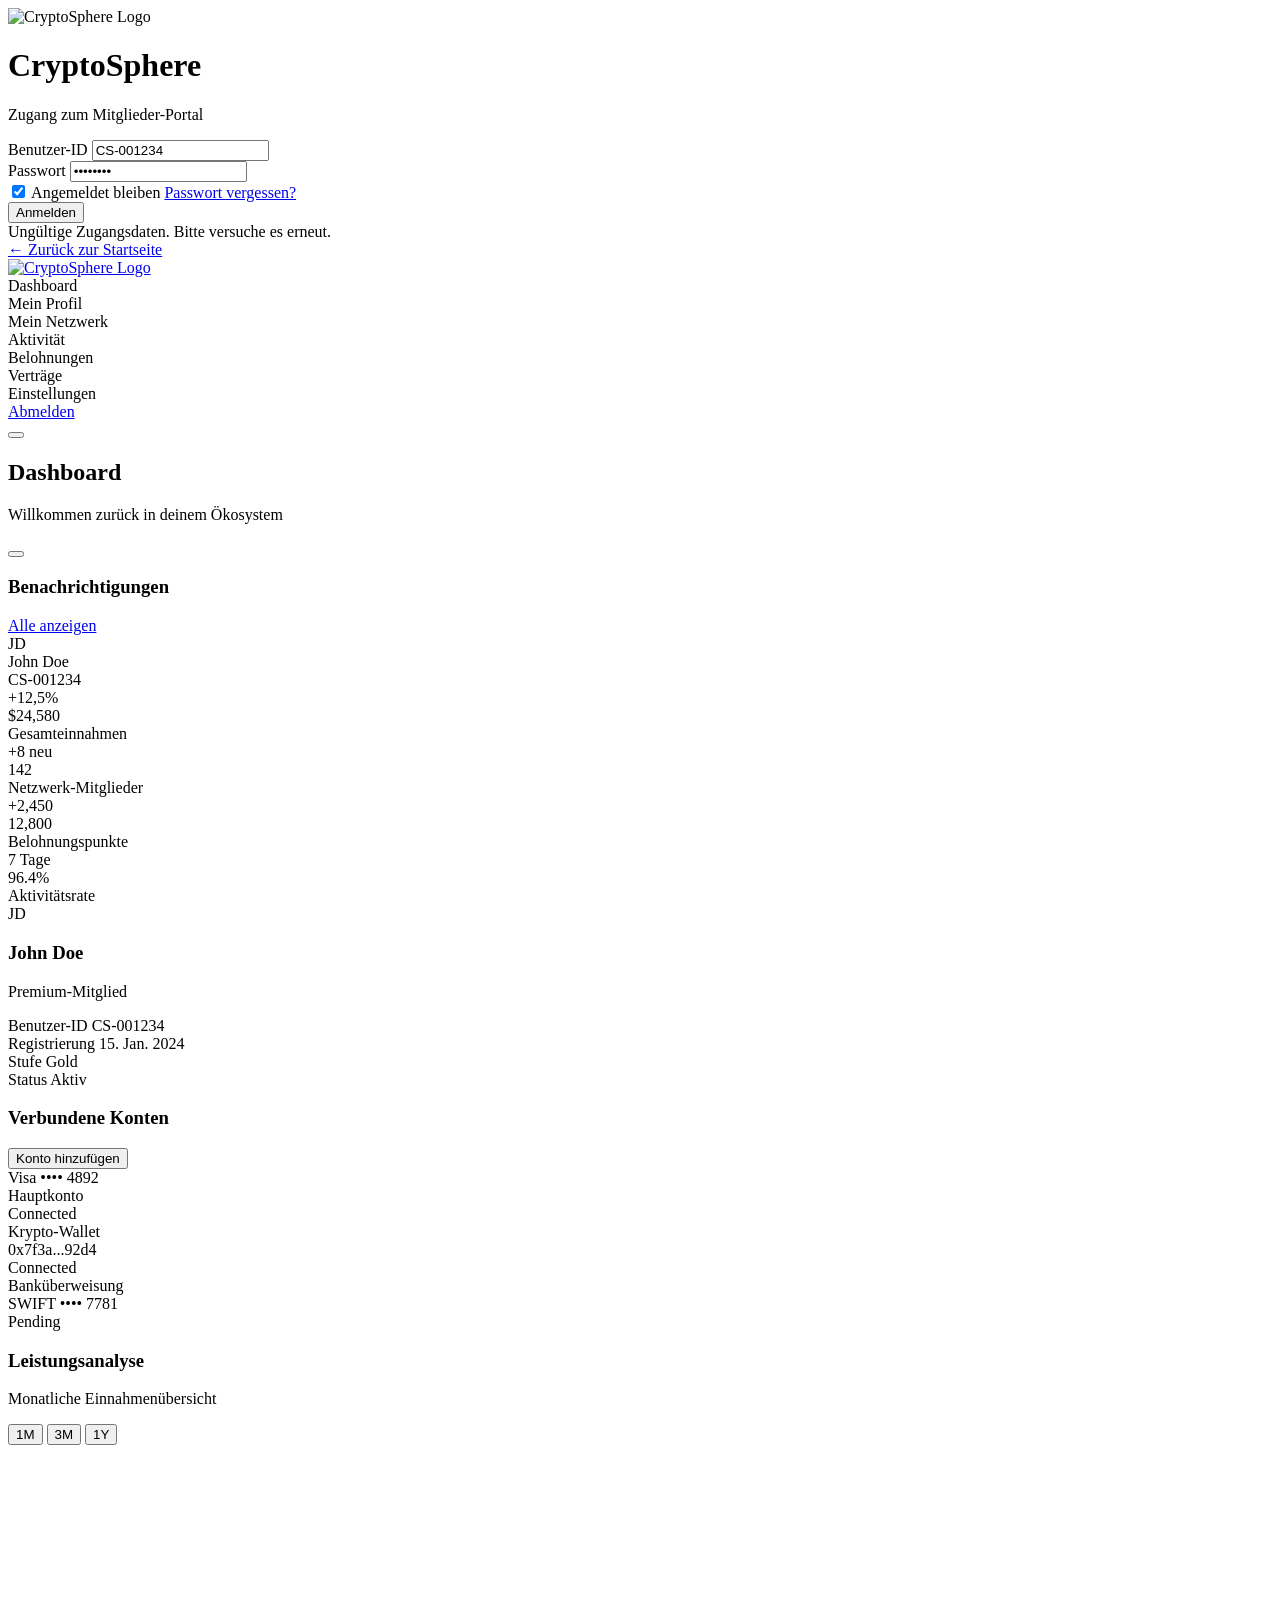
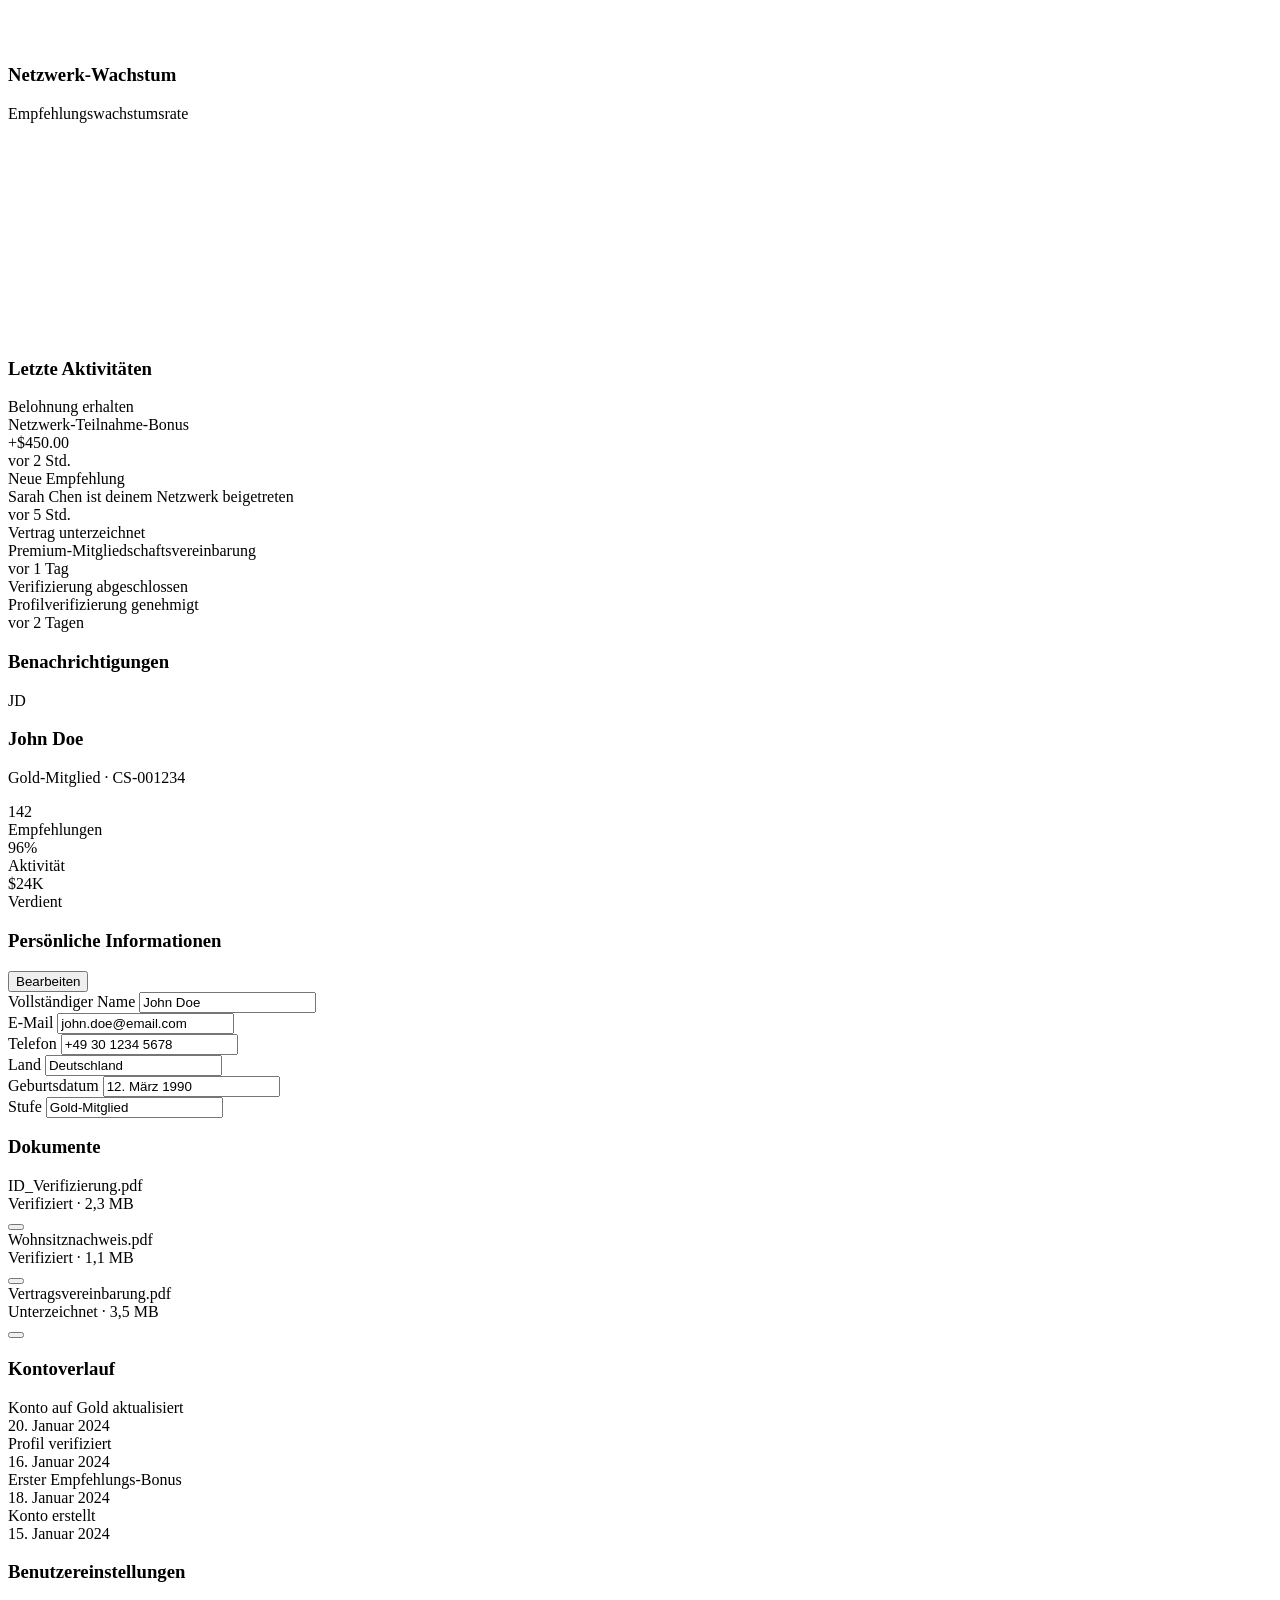
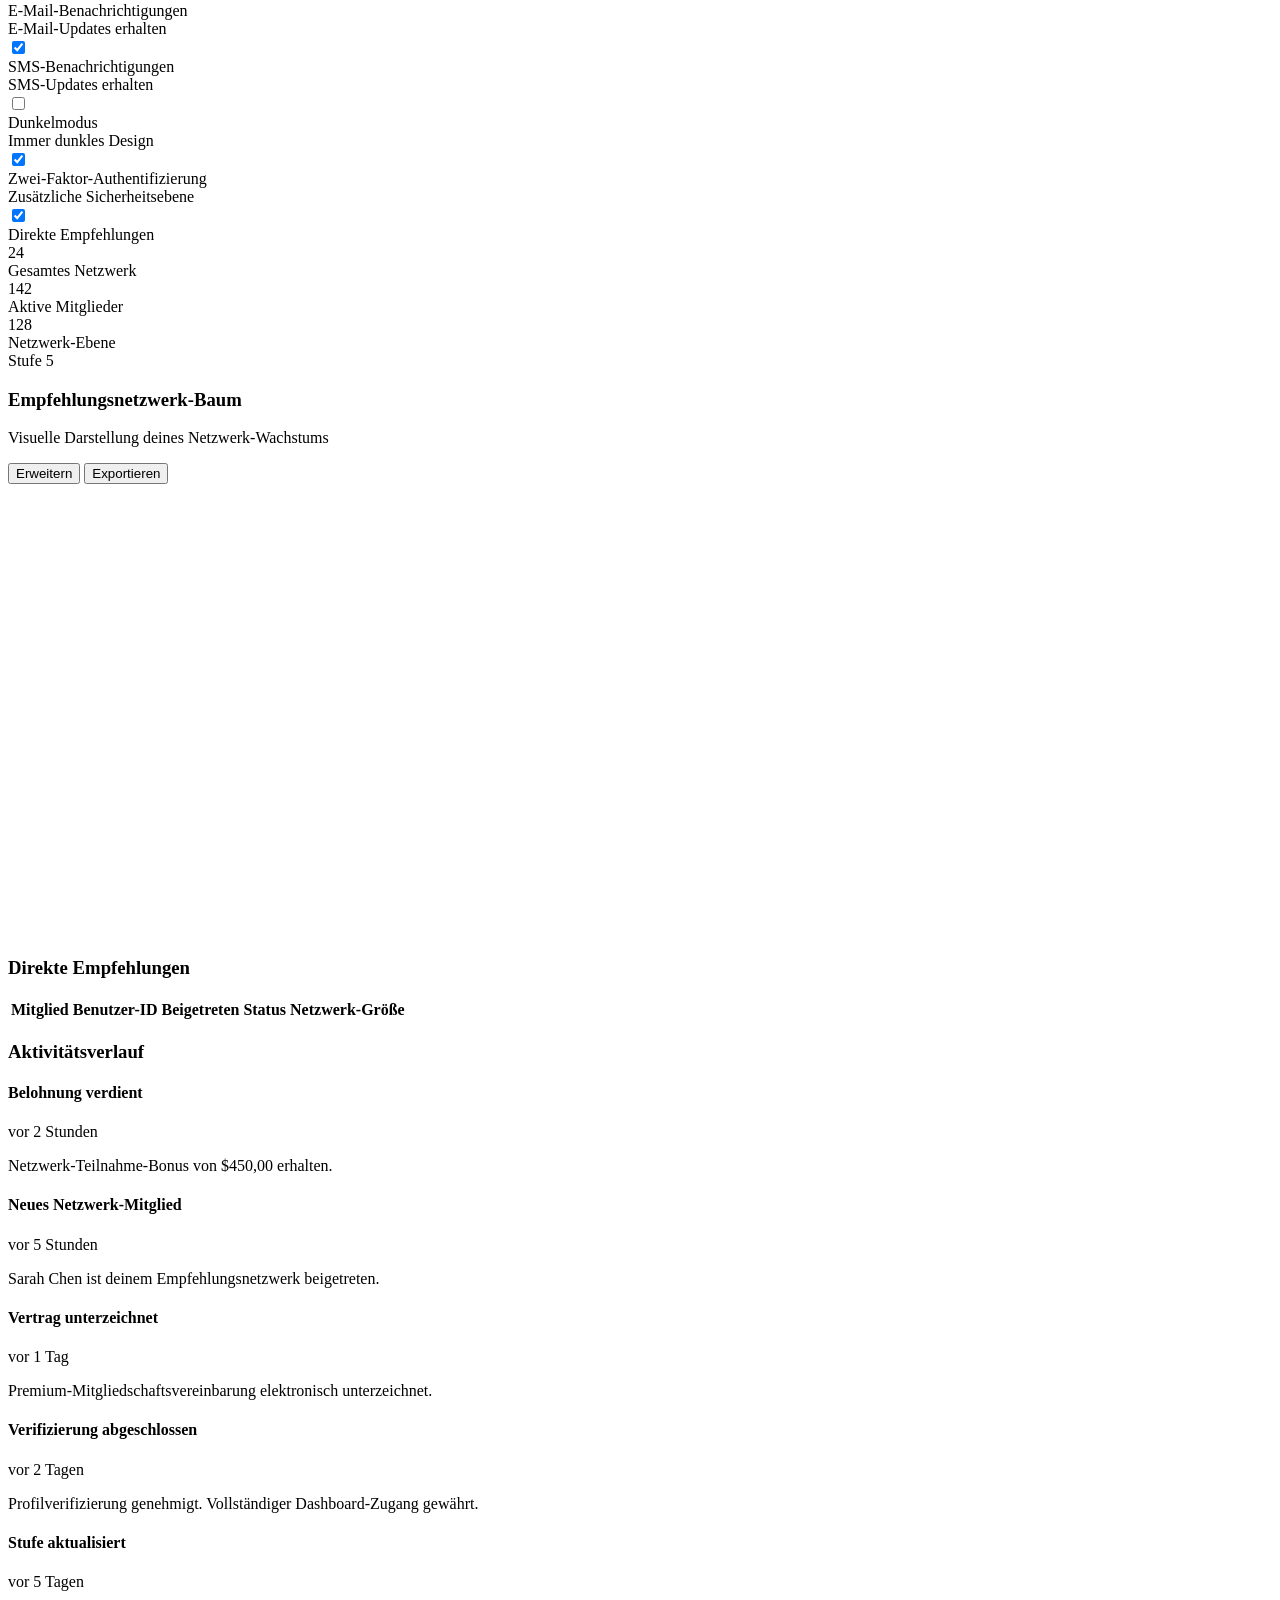
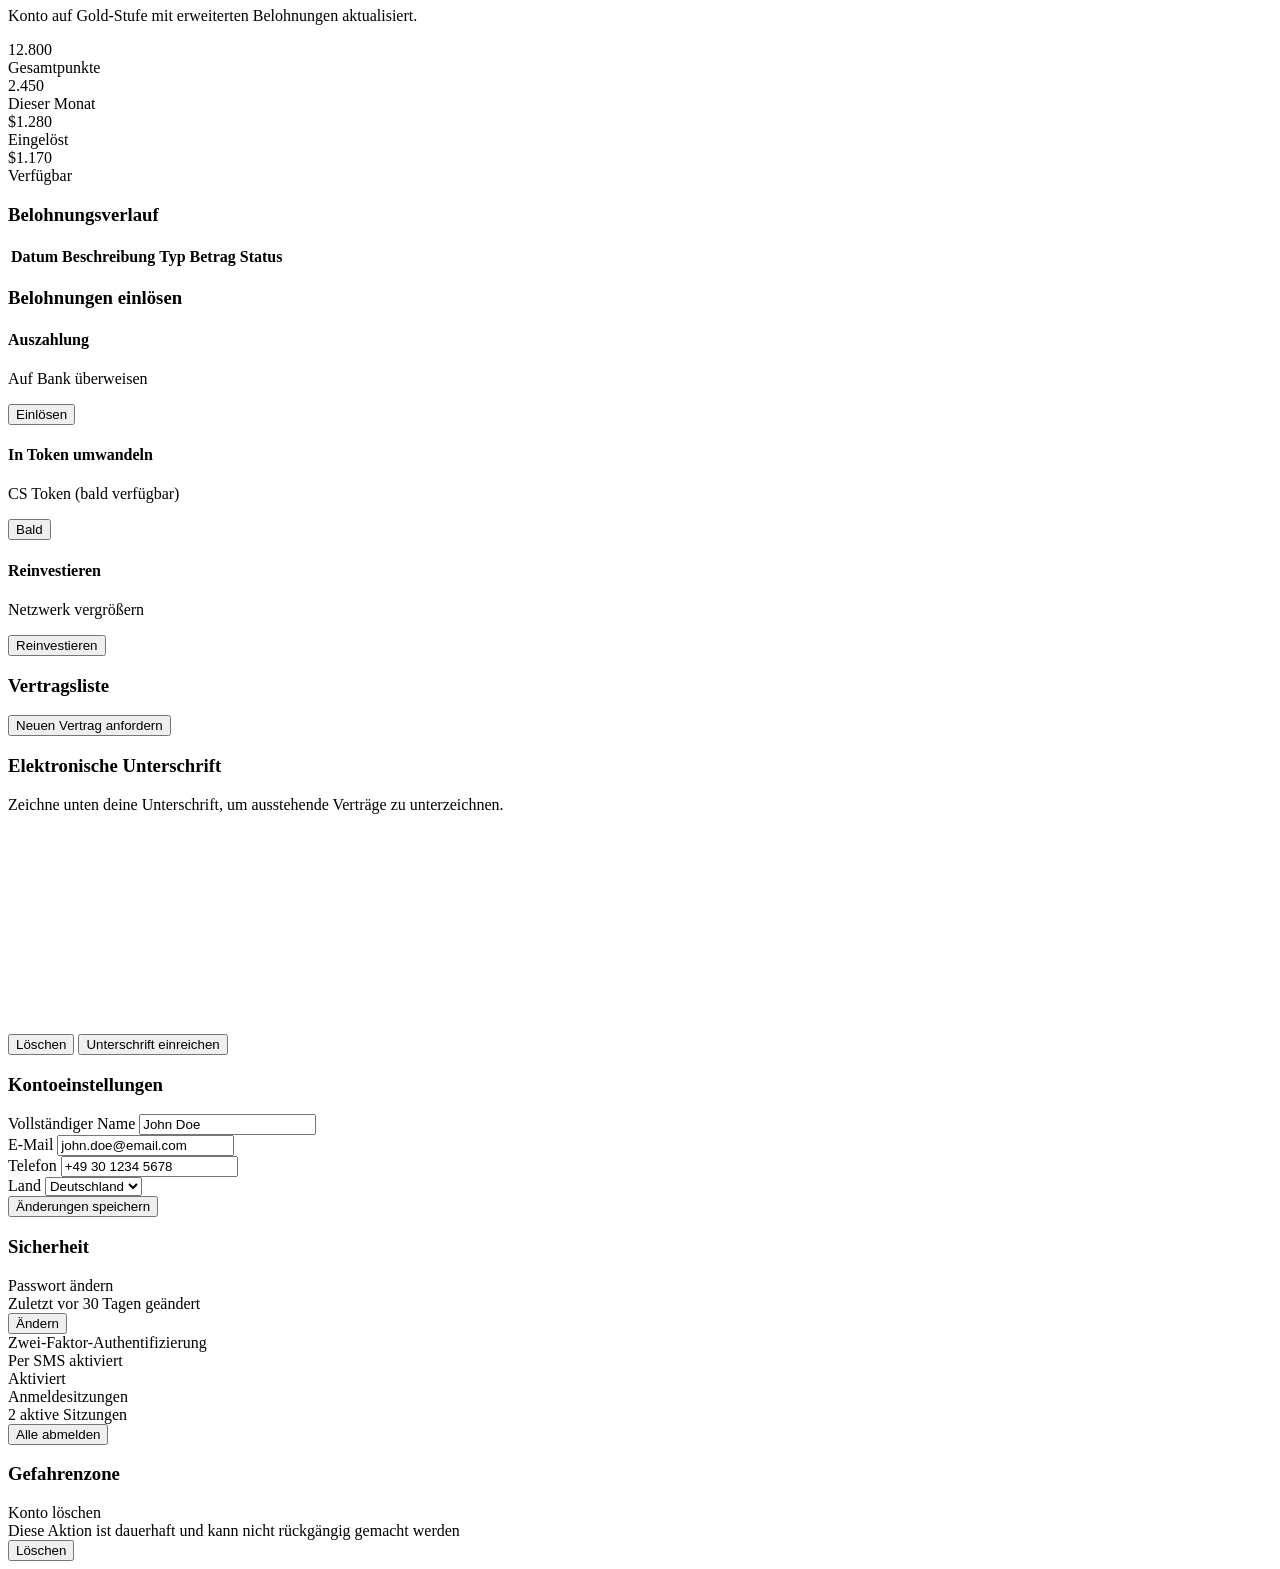
==== member.html @ 891f749b "Add files via upload" ====
<!DOCTYPE html>
<html lang="de" class="dark">
<head>
  <meta charset="UTF-8" />
  <meta name="viewport" content="width=device-width, initial-scale=1.0" />
  <meta name="description" content="CryptoSphere Mitglieder-Dashboard — Zugriff auf dein Netzwerk, Belohnungen und digitale Assets." />
  <title>CryptoSphere — Mitglieder-Dashboard</title>

  <script src="https://cdn.tailwindcss.com"></script>
  <script src="https://cdn.jsdelivr.net/npm/chart.js@4.4.1/dist/chart.umd.min.js"></script>
  <script src="https://unpkg.com/lucide@latest"></script>

  <link rel="preconnect" href="https://fonts.googleapis.com" />
  <link rel="preconnect" href="https://fonts.gstatic.com" crossorigin />
  <link href="https://fonts.googleapis.com/css2?family=Inter:wght@300;400;500;600;700;800;900&family=Space+Grotesk:wght@400;500;600;700&display=swap" rel="stylesheet" />

  <script>
    tailwind.config = {
      theme: {
        extend: {
          colors: {
            'cs-black': '#0B0F1A',
            'cs-gold': '#D4AF37',
            'cs-blue': '#00AEEF',
            'cs-dark': '#0F1424',
            'cs-card': '#11172B',
            'cs-border': '#1E2740',
          },
          fontFamily: {
            'sans': ['Inter', 'sans-serif'],
            'display': ['Space Grotesk', 'sans-serif'],
          }
        }
      }
    }
  </script>

  <link rel="stylesheet" href="style.css" />
</head>
<body class="bg-cs-black text-white font-sans antialiased">

  <!-- Login Screen -->
  <div id="loginScreen" class="min-h-screen flex items-center justify-center p-4 relative overflow-hidden">
    <div class="absolute inset-0 bg-grid opacity-20"></div>
    <div class="absolute inset-0 bg-radial-glow"></div>

    <div class="relative w-full max-w-md">
      <!-- Logo -->
      <div class="text-center mb-8">
        <div class="inline-flex items-center justify-center mb-4">
          <div class="relative w-48">
            <div class="absolute inset-0 rounded-2xl bg-gradient-to-br from-cs-gold via-cs-blue to-cs-gold opacity-20 blur-xl"></div>
            <div class="relative w-full rounded-2xl border border-cs-gold/40 overflow-hidden bg-cs-dark/50 p-2">
              <img src="https://huggingface.co/spaces/alinopeper007/deepsite-project-lu7bc/resolve/main/images/CryptoSphere.png" alt="CryptoSphere Logo" class="w-full h-auto object-contain rounded-xl" />
            </div>
          </div>
        </div>
        <h1 class="font-display text-2xl font-bold">Crypto<span class="text-cs-gold">Sphere</span></h1>
        <p class="text-sm text-gray-400 mt-2">Zugang zum Mitglieder-Portal</p>
      </div>

      <div class="bg-cs-card border border-cs-border rounded-2xl p-8 space-y-5">
        <div>
          <label class="block text-xs text-gray-400 uppercase tracking-wider mb-2">Benutzer-ID</label>
          <input type="text" id="loginUser" class="cs-input" placeholder="CS-001234" value="CS-001234" />
        </div>
        <div>
          <label class="block text-xs text-gray-400 uppercase tracking-wider mb-2">Passwort</label>
          <input type="password" id="loginPass" class="cs-input" placeholder="••••••••" value="demo1234" />
        </div>
        <div class="flex items-center justify-between text-xs">
          <label class="flex items-center gap-2 text-gray-400 cursor-pointer">
            <input type="checkbox" checked class="accent-cs-gold" />
            Angemeldet bleiben
          </label>
          <a href="#" class="text-cs-blue hover:underline">Passwort vergessen?</a>
        </div>
        <button onclick="handleLogin()" class="w-full flex items-center justify-center gap-2 px-6 py-3.5 bg-gradient-to-r from-cs-gold to-yellow-600 text-black font-bold rounded-xl hover:shadow-lg hover:shadow-cs-gold/30 transition-all">
          <i data-lucide="log-in" class="w-5 h-5"></i>
          Anmelden
        </button>
        <div id="loginError" class="hidden items-center gap-2 text-red-400 text-sm">
          <i data-lucide="alert-circle" class="w-4 h-4 flex-shrink-0"></i>
          <span>Ungültige Zugangsdaten. Bitte versuche es erneut.</span>
        </div>
        <div class="text-center">
          <a href="index.html" class="text-xs text-gray-500 hover:text-cs-blue">← Zurück zur Startseite</a>
        </div>
      </div>
    </div>
  </div>

  <!-- Dashboard Layout -->
  <div id="dashboardLayout" class="hidden min-h-screen">
    <!-- Sidebar Overlay -->
    <div id="sidebarOverlay" class="sidebar-overlay lg:hidden" onclick="toggleSidebar()"></div>

    <!-- Sidebar -->
    <aside id="sidebar" class="sidebar fixed top-0 left-0 h-screen w-64 bg-cs-dark border-r border-cs-border z-50 flex flex-col">
      <!-- Logo -->
      <div class="p-6 border-b border-cs-border">
        <a href="index.html" class="flex items-center gap-2">
          <img src="https://huggingface.co/spaces/alinopeper007/deepsite-project-lu7bc/resolve/main/images/CryptoSphere.png" alt="CryptoSphere Logo" class="h-16 w-auto object-contain" />
        </a>
      </div>

      <!-- Navigation -->
      <nav class="flex-1 p-4 space-y-1 overflow-y-auto">
        <div class="sidebar-link active" data-page="dashboard" onclick="navigateTo('dashboard')">
          <i data-lucide="layout-dashboard" class="w-5 h-5"></i>
          Dashboard
        </div>
        <div class="sidebar-link" data-page="profile" onclick="navigateTo('profile')">
          <i data-lucide="user" class="w-5 h-5"></i>
          Mein Profil
        </div>
        <div class="sidebar-link" data-page="network" onclick="navigateTo('network')">
          <i data-lucide="network" class="w-5 h-5"></i>
          Mein Netzwerk
        </div>
        <div class="sidebar-link" data-page="activity" onclick="navigateTo('activity')">
          <i data-lucide="activity" class="w-5 h-5"></i>
          Aktivität
        </div>
        <div class="sidebar-link" data-page="rewards" onclick="navigateTo('rewards')">
          <i data-lucide="gift" class="w-5 h-5"></i>
          Belohnungen
        </div>
        <div class="sidebar-link" data-page="contracts" onclick="navigateTo('contracts')">
          <i data-lucide="file-text" class="w-5 h-5"></i>
          Verträge
        </div>
        <div class="sidebar-link" data-page="settings" onclick="navigateTo('settings')">
          <i data-lucide="settings" class="w-5 h-5"></i>
          Einstellungen
        </div>
      </nav>

      <!-- Footer -->
      <div class="p-4 border-t border-cs-border">
        <a href="index.html" onclick="handleLogout()" class="flex items-center gap-3 px-4 py-3 rounded-xl text-gray-400 hover:text-red-400 hover:bg-red-500/5 transition-all cursor-pointer">
          <i data-lucide="log-out" class="w-5 h-5"></i>
          <span class="text-sm font-medium">Abmelden</span>
        </a>
      </div>
    </aside>

    <!-- Main Content -->
    <div class="lg:ml-64">
      <!-- Top Bar -->
      <header class="sticky top-0 z-40 bg-cs-black/80 backdrop-blur-xl border-b border-cs-border">
        <div class="flex items-center justify-between px-4 sm:px-6 py-4">
          <div class="flex items-center gap-4">
            <button onclick="toggleSidebar()" class="lg:hidden p-2 text-gray-400 hover:text-white">
              <i data-lucide="menu" class="w-6 h-6"></i>
            </button>
            <div>
              <h2 id="pageTitle" class="font-display text-lg font-bold">Dashboard</h2>
              <p id="pageSubtitle" class="text-xs text-gray-500">Willkommen zurück in deinem Ökosystem</p>
            </div>
          </div>

          <div class="flex items-center gap-3">
            <!-- Notifications -->
            <div class="relative">
              <button onclick="toggleNotifPanel()" class="relative p-2 rounded-lg bg-cs-card border border-cs-border hover:border-cs-blue/50 transition-all">
                <i data-lucide="bell" class="w-5 h-5 text-gray-400"></i>
                <span class="notification-dot"></span>
              </button>
              <div id="notifPanel" class="hidden absolute right-0 mt-2 w-80 bg-cs-card border border-cs-border rounded-xl shadow-2xl z-50">
                <div class="p-4 border-b border-cs-border">
                  <h3 class="font-semibold text-sm">Benachrichtigungen</h3>
                </div>
                <div class="max-h-80 overflow-y-auto" id="notifList">
                  <!-- populated by JS -->
                </div>
                <div class="p-3 border-t border-cs-border text-center">
                  <a href="#" class="text-xs text-cs-blue hover:underline">Alle anzeigen</a>
                </div>
              </div>
            </div>

            <!-- User Avatar -->
            <div class="flex items-center gap-3">
              <div class="w-9 h-9 rounded-full bg-gradient-to-br from-cs-gold to-cs-blue p-0.5">
                <div id="topBarAvatar" class="w-full h-full rounded-full bg-cs-dark flex items-center justify-center text-xs font-bold text-cs-gold">JD</div>
              </div>
              <div class="hidden sm:block">
                <div id="topBarName" class="text-sm font-semibold">John Doe</div>
                <div id="topBarUserId" class="text-xs text-gray-500">CS-001234</div>
              </div>
            </div>
          </div>
        </div>
      </header>

      <!-- Page Content Area -->
      <main class="p-4 sm:p-6 lg:p-8">

        <!-- ===== DASHBOARD PAGE ===== -->
        <div id="page-dashboard" class="page-content active space-y-6">
          <!-- Stats Row -->
          <div class="grid grid-cols-2 lg:grid-cols-4 gap-4">
            <div class="bg-cs-card border border-cs-border rounded-2xl p-5 hover:border-cs-blue/30 transition-all">
              <div class="flex items-center justify-between mb-3">
                <div class="w-10 h-10 rounded-lg bg-cs-blue/10 border border-cs-blue/30 flex items-center justify-center">
                  <i data-lucide="trending-up" class="w-5 h-5 text-cs-blue"></i>
                </div>
                <span class="text-xs text-green-400 font-medium">+12,5%</span>
              </div>
              <div class="text-2xl font-bold font-display">$24,580</div>
              <div class="text-xs text-gray-500 mt-1">Gesamteinnahmen</div>
            </div>
            <div class="bg-cs-card border border-cs-border rounded-2xl p-5 hover:border-cs-gold/30 transition-all">
              <div class="flex items-center justify-between mb-3">
                <div class="w-10 h-10 rounded-lg bg-cs-gold/10 border border-cs-gold/30 flex items-center justify-center">
                  <i data-lucide="users" class="w-5 h-5 text-cs-gold"></i>
                </div>
                <span class="text-xs text-green-400 font-medium">+8 neu</span>
              </div>
              <div class="text-2xl font-bold font-display">142</div>
              <div class="text-xs text-gray-500 mt-1">Netzwerk-Mitglieder</div>
            </div>
            <div class="bg-cs-card border border-cs-border rounded-2xl p-5 hover:border-cs-blue/30 transition-all">
              <div class="flex items-center justify-between mb-3">
                <div class="w-10 h-10 rounded-lg bg-cs-blue/10 border border-cs-blue/30 flex items-center justify-center">
                  <i data-lucide="gift" class="w-5 h-5 text-cs-blue"></i>
                </div>
                <span class="text-xs text-green-400 font-medium">+2,450</span>
              </div>
              <div class="text-2xl font-bold font-display">12,800</div>
              <div class="text-xs text-gray-500 mt-1">Belohnungspunkte</div>
            </div>
            <div class="bg-cs-card border border-cs-border rounded-2xl p-5 hover:border-cs-gold/30 transition-all">
              <div class="flex items-center justify-between mb-3">
                <div class="w-10 h-10 rounded-lg bg-cs-gold/10 border border-cs-gold/30 flex items-center justify-center">
                  <i data-lucide="activity" class="w-5 h-5 text-cs-gold"></i>
                </div>
                <span class="text-xs text-gray-500">7 Tage</span>
              </div>
              <div class="text-2xl font-bold font-display">96.4%</div>
              <div class="text-xs text-gray-500 mt-1">Aktivitätsrate</div>
            </div>
          </div>

          <!-- User Card + Connected Accounts -->
          <div class="grid lg:grid-cols-3 gap-6">
            <!-- User Card -->
            <div class="bg-cs-card border border-cs-border rounded-2xl p-6">
              <div class="flex items-center gap-4 mb-6">
                <div class="relative">
                  <div class="w-16 h-16 rounded-full bg-gradient-to-br from-cs-gold to-cs-blue p-0.5">
                    <div id="dashAvatar" class="w-full h-full rounded-full bg-cs-dark flex items-center justify-center text-xl font-bold text-cs-gold">JD</div>
                  </div>
                  <div class="absolute bottom-0 right-0 w-4 h-4 rounded-full bg-green-500 border-2 border-cs-card"></div>
                </div>
                <div>
                  <h3 id="dashName" class="font-semibold text-lg">John Doe</h3>
                  <p class="text-xs text-gray-500">Premium-Mitglied</p>
                </div>
              </div>
              <div class="space-y-3 text-sm">
                <div class="flex items-center justify-between py-2 border-b border-cs-border">
                  <span class="text-gray-400">Benutzer-ID</span>
                  <span id="dashUserId" class="font-mono font-semibold">CS-001234</span>
                </div>
                <div class="flex items-center justify-between py-2 border-b border-cs-border">
                  <span class="text-gray-400">Registrierung</span>
                  <span class="font-semibold">15. Jan. 2024</span>
                </div>
                <div class="flex items-center justify-between py-2 border-b border-cs-border">
                  <span class="text-gray-400">Stufe</span>
                  <span class="font-semibold text-cs-gold">Gold</span>
                </div>
                <div class="flex items-center justify-between py-2">
                  <span class="text-gray-400">Status</span>
                  <span class="px-2.5 py-0.5 rounded-full status-active text-xs font-medium">Aktiv</span>
                </div>
              </div>
            </div>

            <!-- Connected Accounts -->
            <div class="lg:col-span-2 bg-cs-card border border-cs-border rounded-2xl p-6">
              <div class="flex items-center justify-between mb-5">
                <h3 class="font-semibold text-lg">Verbundene Konten</h3>
                <button class="text-xs text-cs-blue hover:underline flex items-center gap-1">
                  <i data-lucide="plus" class="w-3.5 h-3.5"></i>
                  Konto hinzufügen
                </button>
              </div>
              <div class="space-y-3">
                <div class="flex items-center justify-between p-4 bg-cs-dark rounded-xl border border-cs-border hover:border-cs-blue/30 transition-all">
                  <div class="flex items-center gap-3">
                    <div class="w-10 h-10 rounded-lg bg-cs-blue/10 border border-cs-blue/30 flex items-center justify-center">
                      <i data-lucide="credit-card" class="w-5 h-5 text-cs-blue"></i>
                    </div>
                    <div>
                      <div class="text-sm font-semibold">Visa •••• 4892</div>
                      <div class="text-xs text-gray-500">Hauptkonto</div>
                    </div>
                  </div>
                  <span class="px-2.5 py-1 rounded-full status-active text-xs font-medium">Connected</span>
                </div>
                <div class="flex items-center justify-between p-4 bg-cs-dark rounded-xl border border-cs-border hover:border-cs-blue/30 transition-all">
                  <div class="flex items-center gap-3">
                    <div class="w-10 h-10 rounded-lg bg-cs-gold/10 border border-cs-gold/30 flex items-center justify-center">
                      <i data-lucide="wallet" class="w-5 h-5 text-cs-gold"></i>
                    </div>
                    <div>
                      <div class="text-sm font-semibold">Krypto-Wallet</div>
                      <div class="text-xs text-gray-500">0x7f3a...92d4</div>
                    </div>
                  </div>
                  <span class="px-2.5 py-1 rounded-full status-active text-xs font-medium">Connected</span>
                </div>
                <div class="flex items-center justify-between p-4 bg-cs-dark rounded-xl border border-cs-border hover:border-cs-blue/30 transition-all">
                  <div class="flex items-center gap-3">
                    <div class="w-10 h-10 rounded-lg bg-gray-500/10 border border-gray-500/30 flex items-center justify-center">
                      <i data-lucide="building-2" class="w-5 h-5 text-gray-400"></i>
                    </div>
                    <div>
                      <div class="text-sm font-semibold">Banküberweisung</div>
                      <div class="text-xs text-gray-500">SWIFT •••• 7781</div>
                    </div>
                  </div>
                  <span class="px-2.5 py-1 rounded-full status-pending text-xs font-medium">Pending</span>
                </div>
              </div>
            </div>
          </div>

          <!-- Charts Row -->
          <div class="grid lg:grid-cols-2 gap-6">
            <div class="bg-cs-card border border-cs-border rounded-2xl p-6">
              <div class="flex items-center justify-between mb-4">
                <div>
                  <h3 class="font-semibold text-lg">Leistungsanalyse</h3>
                  <p class="text-xs text-gray-500">Monatliche Einnahmenübersicht</p>
                </div>
                <div class="flex gap-2">
                  <button class="px-3 py-1 text-xs rounded-lg bg-cs-blue/10 text-cs-blue border border-cs-blue/30">1M</button>
                  <button class="px-3 py-1 text-xs rounded-lg text-gray-400 border border-cs-border">3M</button>
                  <button class="px-3 py-1 text-xs rounded-lg text-gray-400 border border-cs-border">1Y</button>
                </div>
              </div>
              <div class="chart-container" style="height: 200px; position: relative;">
                <canvas id="performanceChart"></canvas>
              </div>
            </div>

            <div class="bg-cs-card border border-cs-border rounded-2xl p-6">
              <div class="flex items-center justify-between mb-4">
                <div>
                  <h3 class="font-semibold text-lg">Netzwerk-Wachstum</h3>
                  <p class="text-xs text-gray-500">Empfehlungswachstumsrate</p>
                </div>
              </div>
              <div class="chart-container" style="height: 200px; position: relative;">
                <canvas id="growthChart"></canvas>
              </div>
            </div>
          </div>

          <!-- Activity Overview + Notifications -->
          <div class="grid lg:grid-cols-3 gap-6">
            <div class="lg:col-span-2 bg-cs-card border border-cs-border rounded-2xl p-6">
              <h3 class="font-semibold text-lg mb-5">Letzte Aktivitäten</h3>
              <div class="space-y-3">
                <div class="flex items-center gap-4 p-3 rounded-xl hover:bg-cs-dark/50 transition-colors">
                  <div class="w-10 h-10 rounded-lg bg-green-500/10 border border-green-500/30 flex items-center justify-center flex-shrink-0">
                    <i data-lucide="arrow-down-circle" class="w-5 h-5 text-green-400"></i>
                  </div>
                  <div class="flex-1 min-w-0">
                    <div class="text-sm font-semibold">Belohnung erhalten</div>
                    <div class="text-xs text-gray-500">Netzwerk-Teilnahme-Bonus</div>
                  </div>
                  <div class="text-right">
                    <div class="text-sm font-bold text-green-400">+$450.00</div>
                    <div class="text-xs text-gray-500">vor 2 Std.</div>
                  </div>
                </div>
                <div class="flex items-center gap-4 p-3 rounded-xl hover:bg-cs-dark/50 transition-colors">
                  <div class="w-10 h-10 rounded-lg bg-cs-blue/10 border border-cs-blue/30 flex items-center justify-center flex-shrink-0">
                    <i data-lucide="user-plus" class="w-5 h-5 text-cs-blue"></i>
                  </div>
                  <div class="flex-1 min-w-0">
                    <div class="text-sm font-semibold">Neue Empfehlung</div>
                    <div class="text-xs text-gray-500">Sarah Chen ist deinem Netzwerk beigetreten</div>
                  </div>
                  <div class="text-right">
                    <div class="text-xs text-gray-500">vor 5 Std.</div>
                  </div>
                </div>
                <div class="flex items-center gap-4 p-3 rounded-xl hover:bg-cs-dark/50 transition-colors">
                  <div class="w-10 h-10 rounded-lg bg-cs-gold/10 border border-cs-gold/30 flex items-center justify-center flex-shrink-0">
                    <i data-lucide="file-text" class="w-5 h-5 text-cs-gold"></i>
                  </div>
                  <div class="flex-1 min-w-0">
                    <div class="text-sm font-semibold">Vertrag unterzeichnet</div>
                    <div class="text-xs text-gray-500">Premium-Mitgliedschaftsvereinbarung</div>
                  </div>
                  <div class="text-right">
                    <div class="text-xs text-gray-500">vor 1 Tag</div>
                  </div>
                </div>
                <div class="flex items-center gap-4 p-3 rounded-xl hover:bg-cs-dark/50 transition-colors">
                  <div class="w-10 h-10 rounded-lg bg-cs-blue/10 border border-cs-blue/30 flex items-center justify-center flex-shrink-0">
                    <i data-lucide="shield-check" class="w-5 h-5 text-cs-blue"></i>
                  </div>
                  <div class="flex-1 min-w-0">
                    <div class="text-sm font-semibold">Verifizierung abgeschlossen</div>
                    <div class="text-xs text-gray-500">Profilverifizierung genehmigt</div>
                  </div>
                  <div class="text-right">
                    <div class="text-xs text-gray-500">vor 2 Tagen</div>
                  </div>
                </div>
              </div>
            </div>

            <div class="bg-cs-card border border-cs-border rounded-2xl p-6">
              <h3 class="font-semibold text-lg mb-5">Benachrichtigungen</h3>
              <div class="space-y-3" id="dashboardNotifs">
                <!-- Populated by JS -->
              </div>
            </div>
          </div>
        </div>

        <!-- ===== PROFILE PAGE ===== -->
        <div id="page-profile" class="page-content space-y-6">
          <div class="grid lg:grid-cols-3 gap-6">
            <!-- Profile Summary -->
            <div class="bg-cs-card border border-cs-border rounded-2xl p-6 text-center">
              <div class="relative inline-block mb-4">
                <div class="w-24 h-24 rounded-full bg-gradient-to-br from-cs-gold to-cs-blue p-0.5 mx-auto">
                  <div id="profileAvatar" class="w-full h-full rounded-full bg-cs-dark flex items-center justify-center text-3xl font-bold text-cs-gold">JD</div>
                </div>
                <div class="absolute bottom-1 right-1 w-5 h-5 rounded-full bg-green-500 border-2 border-cs-card"></div>
              </div>
              <h3 id="profileName" class="font-display text-xl font-bold">John Doe</h3>
              <p id="profileSubtitle" class="text-sm text-gray-500 mt-1">Gold-Mitglied · CS-001234</p>
              <div class="flex justify-center gap-4 mt-4 text-xs">
                <div class="text-center">
                  <div class="font-bold text-lg text-cs-gold">142</div>
                  <div class="text-gray-500">Empfehlungen</div>
                </div>
                <div class="w-px bg-cs-border"></div>
                <div class="text-center">
                  <div class="font-bold text-lg text-cs-blue">96%</div>
                  <div class="text-gray-500">Aktivität</div>
                </div>
                <div class="w-px bg-cs-border"></div>
                <div class="text-center">
                  <div class="font-bold text-lg text-white">$24K</div>
                  <div class="text-gray-500">Verdient</div>
                </div>
              </div>
            </div>

            <!-- Personal Information -->
            <div class="lg:col-span-2 bg-cs-card border border-cs-border rounded-2xl p-6">
              <div class="flex items-center justify-between mb-5">
                <h3 class="font-semibold text-lg">Persönliche Informationen</h3>
                <button class="text-xs text-cs-blue hover:underline flex items-center gap-1">
                  <i data-lucide="edit" class="w-3.5 h-3.5"></i>
                  Bearbeiten
                </button>
              </div>
              <div class="grid sm:grid-cols-2 gap-4">
                <div>
                  <label class="block text-xs text-gray-400 uppercase tracking-wider mb-2">Vollständiger Name</label>
                  <input id="profileNameInput" type="text" class="cs-input" value="John Doe" readonly />
                </div>
                <div>
                  <label class="block text-xs text-gray-400 uppercase tracking-wider mb-2">E-Mail</label>
                  <input id="profileEmailInput" type="email" class="cs-input" value="john.doe@email.com" readonly />
                </div>
                <div>
                  <label class="block text-xs text-gray-400 uppercase tracking-wider mb-2">Telefon</label>
                  <input type="tel" class="cs-input" value="+49 30 1234 5678" readonly />
                </div>
                <div>
                  <label class="block text-xs text-gray-400 uppercase tracking-wider mb-2">Land</label>
                  <input type="text" class="cs-input" value="Deutschland" readonly />
                </div>
                <div>
                  <label class="block text-xs text-gray-400 uppercase tracking-wider mb-2">Geburtsdatum</label>
                  <input type="text" class="cs-input" value="12. März 1990" readonly />
                </div>
                <div>
                  <label class="block text-xs text-gray-400 uppercase tracking-wider mb-2">Stufe</label>
                  <input type="text" class="cs-input" value="Gold-Mitglied" readonly />
                </div>
              </div>
            </div>
          </div>

          <div class="grid lg:grid-cols-2 gap-6">
            <!-- Documents -->
            <div class="bg-cs-card border border-cs-border rounded-2xl p-6">
              <h3 class="font-semibold text-lg mb-5">Dokumente</h3>
              <div class="space-y-3">
                <div class="flex items-center justify-between p-3 bg-cs-dark rounded-xl border border-cs-border hover:border-cs-blue/30 transition-all">
                  <div class="flex items-center gap-3">
                    <i data-lucide="file-text" class="w-5 h-5 text-cs-blue"></i>
                    <div>
                      <div class="text-sm font-semibold">ID_Verifizierung.pdf</div>
                      <div class="text-xs text-gray-500">Verifiziert · 2,3 MB</div>
                    </div>
                  </div>
                  <button class="p-2 text-gray-400 hover:text-cs-blue"><i data-lucide="download" class="w-4 h-4"></i></button>
                </div>
                <div class="flex items-center justify-between p-3 bg-cs-dark rounded-xl border border-cs-border hover:border-cs-blue/30 transition-all">
                  <div class="flex items-center gap-3">
                    <i data-lucide="file-text" class="w-5 h-5 text-cs-gold"></i>
                    <div>
                      <div class="text-sm font-semibold">Wohnsitznachweis.pdf</div>
                      <div class="text-xs text-gray-500">Verifiziert · 1,1 MB</div>
                    </div>
                  </div>
                  <button class="p-2 text-gray-400 hover:text-cs-gold"><i data-lucide="download" class="w-4 h-4"></i></button>
                </div>
                <div class="flex items-center justify-between p-3 bg-cs-dark rounded-xl border border-cs-border hover:border-cs-blue/30 transition-all">
                  <div class="flex items-center gap-3">
                    <i data-lucide="file-text" class="w-5 h-5 text-cs-blue"></i>
                    <div>
                      <div class="text-sm font-semibold">Vertragsvereinbarung.pdf</div>
                      <div class="text-xs text-gray-500">Unterzeichnet · 3,5 MB</div>
                    </div>
                  </div>
                  <button class="p-2 text-gray-400 hover:text-cs-blue"><i data-lucide="download" class="w-4 h-4"></i></button>
                </div>
              </div>
            </div>

            <!-- History -->
            <div class="bg-cs-card border border-cs-border rounded-2xl p-6">
              <h3 class="font-semibold text-lg mb-5">Kontoverlauf</h3>
              <div class="space-y-4">
                <div class="flex gap-4">
                  <div class="w-2 h-2 rounded-full bg-green-500 mt-2 flex-shrink-0"></div>
                  <div>
                    <div class="text-sm font-semibold">Konto auf Gold aktualisiert</div>
                    <div class="text-xs text-gray-500">20. Januar 2024</div>
                  </div>
                </div>
                <div class="flex gap-4">
                  <div class="w-2 h-2 rounded-full bg-cs-blue mt-2 flex-shrink-0"></div>
                  <div>
                    <div class="text-sm font-semibold">Profil verifiziert</div>
                    <div class="text-xs text-gray-500">16. Januar 2024</div>
                  </div>
                </div>
                <div class="flex gap-4">
                  <div class="w-2 h-2 rounded-full bg-cs-gold mt-2 flex-shrink-0"></div>
                  <div>
                    <div class="text-sm font-semibold">Erster Empfehlungs-Bonus</div>
                    <div class="text-xs text-gray-500">18. Januar 2024</div>
                  </div>
                </div>
                <div class="flex gap-4">
                  <div class="w-2 h-2 rounded-full bg-gray-500 mt-2 flex-shrink-0"></div>
                  <div>
                    <div class="text-sm font-semibold">Konto erstellt</div>
                    <div class="text-xs text-gray-500">15. Januar 2024</div>
                  </div>
                </div>
              </div>
            </div>
          </div>

          <!-- Preferences -->
          <div class="bg-cs-card border border-cs-border rounded-2xl p-6">
            <h3 class="font-semibold text-lg mb-5">Benutzereinstellungen</h3>
            <div class="grid sm:grid-cols-2 gap-4">
              <label class="flex items-center justify-between p-4 bg-cs-dark rounded-xl border border-cs-border cursor-pointer">
                <div class="flex items-center gap-3">
                  <i data-lucide="bell" class="w-5 h-5 text-cs-blue"></i>
                  <div>
                    <div class="text-sm font-semibold">E-Mail-Benachrichtigungen</div>
                    <div class="text-xs text-gray-500">E-Mail-Updates erhalten</div>
                  </div>
                </div>
                <input type="checkbox" checked class="accent-cs-gold w-5 h-5" />
              </label>
              <label class="flex items-center justify-between p-4 bg-cs-dark rounded-xl border border-cs-border cursor-pointer">
                <div class="flex items-center gap-3">
                  <i data-lucide="smartphone" class="w-5 h-5 text-cs-gold"></i>
                  <div>
                    <div class="text-sm font-semibold">SMS-Benachrichtigungen</div>
                    <div class="text-xs text-gray-500">SMS-Updates erhalten</div>
                  </div>
                </div>
                <input type="checkbox" class="accent-cs-gold w-5 h-5" />
              </label>
              <label class="flex items-center justify-between p-4 bg-cs-dark rounded-xl border border-cs-border cursor-pointer">
                <div class="flex items-center gap-3">
                  <i data-lucide="moon" class="w-5 h-5 text-cs-blue"></i>
                  <div>
                    <div class="text-sm font-semibold">Dunkelmodus</div>
                    <div class="text-xs text-gray-500">Immer dunkles Design</div>
                  </div>
                </div>
                <input type="checkbox" checked class="accent-cs-gold w-5 h-5" />
              </label>
              <label class="flex items-center justify-between p-4 bg-cs-dark rounded-xl border border-cs-border cursor-pointer">
                <div class="flex items-center gap-3">
                  <i data-lucide="shield" class="w-5 h-5 text-cs-gold"></i>
                  <div>
                    <div class="text-sm font-semibold">Zwei-Faktor-Authentifizierung</div>
                    <div class="text-xs text-gray-500">Zusätzliche Sicherheitsebene</div>
                  </div>
                </div>
                <input type="checkbox" checked class="accent-cs-gold w-5 h-5" />
              </label>
            </div>
          </div>
        </div>

        <!-- ===== NETWORK PAGE ===== -->
        <div id="page-network" class="page-content space-y-6">
          <!-- Network Stats -->
          <div class="grid grid-cols-2 lg:grid-cols-4 gap-4">
            <div class="bg-cs-card border border-cs-border rounded-2xl p-5">
              <div class="text-xs text-gray-500 uppercase tracking-wider mb-2">Direkte Empfehlungen</div>
              <div class="text-2xl font-bold font-display text-cs-gold">24</div>
            </div>
            <div class="bg-cs-card border border-cs-border rounded-2xl p-5">
              <div class="text-xs text-gray-500 uppercase tracking-wider mb-2">Gesamtes Netzwerk</div>
              <div class="text-2xl font-bold font-display text-cs-blue">142</div>
            </div>
            <div class="bg-cs-card border border-cs-border rounded-2xl p-5">
              <div class="text-xs text-gray-500 uppercase tracking-wider mb-2">Aktive Mitglieder</div>
              <div class="text-2xl font-bold font-display text-white">128</div>
            </div>
            <div class="bg-cs-card border border-cs-border rounded-2xl p-5">
              <div class="text-xs text-gray-500 uppercase tracking-wider mb-2">Netzwerk-Ebene</div>
              <div class="text-2xl font-bold font-display text-cs-gold">Stufe 5</div>
            </div>
          </div>

          <!-- Network Visualization -->
          <div class="bg-cs-card border border-cs-border rounded-2xl p-6">
            <div class="flex items-center justify-between mb-5">
              <div>
                <h3 class="font-semibold text-lg">Empfehlungsnetzwerk-Baum</h3>
                <p class="text-xs text-gray-500">Visuelle Darstellung deines Netzwerk-Wachstums</p>
              </div>
              <div class="flex gap-2">
                <button class="px-3 py-1.5 text-xs rounded-lg bg-cs-blue/10 text-cs-blue border border-cs-blue/30 flex items-center gap-1">
                  <i data-lucide="maximize-2" class="w-3.5 h-3.5"></i>
                  Erweitern
                </button>
                <button class="px-3 py-1.5 text-xs rounded-lg text-gray-400 border border-cs-border flex items-center gap-1">
                  <i data-lucide="download" class="w-3.5 h-3.5"></i>
                  Exportieren
                </button>
              </div>
            </div>
            <canvas id="networkCanvas" class="w-full" style="height: 450px;"></canvas>
          </div>

          <!-- Referral list -->
          <div class="bg-cs-card border border-cs-border rounded-2xl overflow-hidden">
            <div class="p-6 border-b border-cs-border">
              <h3 class="font-semibold text-lg">Direkte Empfehlungen</h3>
            </div>
            <div class="overflow-x-auto">
              <table class="cs-table">
                <thead>
                  <tr>
                    <th>Mitglied</th>
                    <th>Benutzer-ID</th>
                    <th>Beigetreten</th>
                    <th>Status</th>
                    <th>Netzwerk-Größe</th>
                  </tr>
                </thead>
                <tbody id="referralTableBody">
                  <!-- Populated by JS -->
                </tbody>
              </table>
            </div>
          </div>
        </div>

        <!-- ===== ACTIVITY PAGE ===== -->
        <div id="page-activity" class="page-content space-y-6">
          <div class="bg-cs-card border border-cs-border rounded-2xl p-6">
            <h3 class="font-semibold text-lg mb-5">Aktivitätsverlauf</h3>
            <div class="relative">
              <div class="absolute left-4 top-0 bottom-0 w-0.5 bg-cs-border"></div>
              <div class="space-y-6">
                <div class="relative pl-12">
                  <div class="absolute left-0 w-8 h-8 rounded-full bg-green-500/10 border border-green-500/30 flex items-center justify-center">
                    <i data-lucide="arrow-down-circle" class="w-4 h-4 text-green-400"></i>
                  </div>
                  <div class="bg-cs-dark rounded-xl border border-cs-border p-4">
                    <div class="flex items-center justify-between mb-2">
                      <h4 class="font-semibold text-sm">Belohnung verdient</h4>
                      <span class="text-xs text-gray-500">vor 2 Stunden</span>
                    </div>
                    <p class="text-sm text-gray-400">Netzwerk-Teilnahme-Bonus von $450,00 erhalten.</p>
                  </div>
                </div>
                <div class="relative pl-12">
                  <div class="absolute left-0 w-8 h-8 rounded-full bg-cs-blue/10 border border-cs-blue/30 flex items-center justify-center">
                    <i data-lucide="user-plus" class="w-4 h-4 text-cs-blue"></i>
                  </div>
                  <div class="bg-cs-dark rounded-xl border border-cs-border p-4">
                    <div class="flex items-center justify-between mb-2">
                      <h4 class="font-semibold text-sm">Neues Netzwerk-Mitglied</h4>
                      <span class="text-xs text-gray-500">vor 5 Stunden</span>
                    </div>
                    <p class="text-sm text-gray-400">Sarah Chen ist deinem Empfehlungsnetzwerk beigetreten.</p>
                  </div>
                </div>
                <div class="relative pl-12">
                  <div class="absolute left-0 w-8 h-8 rounded-full bg-cs-gold/10 border border-cs-gold/30 flex items-center justify-center">
                    <i data-lucide="file-signature" class="w-4 h-4 text-cs-gold"></i>
                  </div>
                  <div class="bg-cs-dark rounded-xl border border-cs-border p-4">
                    <div class="flex items-center justify-between mb-2">
                      <h4 class="font-semibold text-sm">Vertrag unterzeichnet</h4>
                      <span class="text-xs text-gray-500">vor 1 Tag</span>
                    </div>
                    <p class="text-sm text-gray-400">Premium-Mitgliedschaftsvereinbarung elektronisch unterzeichnet.</p>
                  </div>
                </div>
                <div class="relative pl-12">
                  <div class="absolute left-0 w-8 h-8 rounded-full bg-cs-blue/10 border border-cs-blue/30 flex items-center justify-center">
                    <i data-lucide="shield-check" class="w-4 h-4 text-cs-blue"></i>
                  </div>
                  <div class="bg-cs-dark rounded-xl border border-cs-border p-4">
                    <div class="flex items-center justify-between mb-2">
                      <h4 class="font-semibold text-sm">Verifizierung abgeschlossen</h4>
                      <span class="text-xs text-gray-500">vor 2 Tagen</span>
                    </div>
                    <p class="text-sm text-gray-400">Profilverifizierung genehmigt. Vollständiger Dashboard-Zugang gewährt.</p>
                  </div>
                </div>
                <div class="relative pl-12">
                  <div class="absolute left-0 w-8 h-8 rounded-full bg-cs-gold/10 border border-cs-gold/30 flex items-center justify-center">
                    <i data-lucide="star" class="w-4 h-4 text-cs-gold"></i>
                  </div>
                  <div class="bg-cs-dark rounded-xl border border-cs-border p-4">
                    <div class="flex items-center justify-between mb-2">
                      <h4 class="font-semibold text-sm">Stufe aktualisiert</h4>
                      <span class="text-xs text-gray-500">vor 5 Tagen</span>
                    </div>
                    <p class="text-sm text-gray-400">Konto auf Gold-Stufe mit erweiterten Belohnungen aktualisiert.</p>
                  </div>
                </div>
              </div>
            </div>
          </div>
        </div>

        <!-- ===== REWARDS PAGE ===== -->
        <div id="page-rewards" class="page-content space-y-6">
          <div class="grid grid-cols-2 lg:grid-cols-4 gap-4">
            <div class="bg-gradient-to-br from-cs-gold/10 to-cs-card border border-cs-gold/30 rounded-2xl p-5">
              <i data-lucide="gift" class="w-6 h-6 text-cs-gold mb-3"></i>
              <div class="text-2xl font-bold font-display">12.800</div>
              <div class="text-xs text-gray-400 mt-1">Gesamtpunkte</div>
            </div>
            <div class="bg-cs-card border border-cs-border rounded-2xl p-5">
              <i data-lucide="trending-up" class="w-6 h-6 text-cs-blue mb-3"></i>
              <div class="text-2xl font-bold font-display">2.450</div>
              <div class="text-xs text-gray-400 mt-1">Dieser Monat</div>
            </div>
            <div class="bg-cs-card border border-cs-border rounded-2xl p-5">
              <i data-lucide="check-circle" class="w-6 h-6 text-green-400 mb-3"></i>
              <div class="text-2xl font-bold font-display">$1.280</div>
              <div class="text-xs text-gray-400 mt-1">Eingelöst</div>
            </div>
            <div class="bg-cs-card border border-cs-border rounded-2xl p-5">
              <i data-lucide="clock" class="w-6 h-6 text-gray-400 mb-3"></i>
              <div class="text-2xl font-bold font-display">$1.170</div>
              <div class="text-xs text-gray-400 mt-1">Verfügbar</div>
            </div>
          </div>

          <div class="bg-cs-card border border-cs-border rounded-2xl p-6">
            <h3 class="font-semibold text-lg mb-5">Belohnungsverlauf</h3>
            <div class="overflow-x-auto">
              <table class="cs-table">
                <thead>
                  <tr>
                    <th>Datum</th>
                    <th>Beschreibung</th>
                    <th>Typ</th>
                    <th>Betrag</th>
                    <th>Status</th>
                  </tr>
                </thead>
                <tbody id="rewardsTableBody">
                  <!-- Populated by JS -->
                </tbody>
              </table>
            </div>
          </div>

          <div class="bg-cs-card border border-cs-border rounded-2xl p-6">
            <h3 class="font-semibold text-lg mb-5">Belohnungen einlösen</h3>
            <div class="grid sm:grid-cols-3 gap-4">
              <div class="bg-cs-dark rounded-xl border border-cs-border p-5 hover:border-cs-gold/40 transition-all text-center">
                <i data-lucide="wallet" class="w-8 h-8 text-cs-gold mx-auto mb-3"></i>
                <h4 class="font-semibold mb-1">Auszahlung</h4>
                <p class="text-xs text-gray-500 mb-4">Auf Bank überweisen</p>
                <button class="w-full py-2 rounded-lg bg-cs-gold/10 text-cs-gold border border-cs-gold/30 text-xs font-semibold hover:bg-cs-gold/20 transition-all">Einlösen</button>
              </div>
              <div class="bg-cs-dark rounded-xl border border-cs-border p-5 hover:border-cs-blue/40 transition-all text-center">
                <i data-lucide="coins" class="w-8 h-8 text-cs-blue mx-auto mb-3"></i>
                <h4 class="font-semibold mb-1">In Token umwandeln</h4>
                <p class="text-xs text-gray-500 mb-4">CS Token (bald verfügbar)</p>
                <button class="w-full py-2 rounded-lg bg-cs-blue/10 text-cs-blue border border-cs-blue/30 text-xs font-semibold hover:bg-cs-blue/20 transition-all opacity-50 cursor-not-allowed">Bald</button>
              </div>
              <div class="bg-cs-dark rounded-xl border border-cs-border p-5 hover:border-cs-gold/40 transition-all text-center">
                <i data-lucide="refresh-cw" class="w-8 h-8 text-cs-gold mx-auto mb-3"></i>
                <h4 class="font-semibold mb-1">Reinvestieren</h4>
                <p class="text-xs text-gray-500 mb-4">Netzwerk vergrößern</p>
                <button class="w-full py-2 rounded-lg bg-cs-gold/10 text-cs-gold border border-cs-gold/30 text-xs font-semibold hover:bg-cs-gold/20 transition-all">Reinvestieren</button>
              </div>
            </div>
          </div>
        </div>

        <!-- ===== CONTRACTS PAGE ===== -->
        <div id="page-contracts" class="page-content space-y-6">
          <div class="bg-cs-card border border-cs-border rounded-2xl p-6">
            <div class="flex items-center justify-between mb-5">
              <h3 class="font-semibold text-lg">Vertragsliste</h3>
              <button class="text-xs text-cs-blue hover:underline flex items-center gap-1">
                <i data-lucide="file-plus" class="w-3.5 h-3.5"></i>
                Neuen Vertrag anfordern
              </button>
            </div>
            <div class="space-y-3" id="contractList">
              <!-- Populated by JS -->
            </div>
          </div>

          <!-- Electronic Signature Area -->
          <div class="bg-cs-card border border-cs-border rounded-2xl p-6">
            <h3 class="font-semibold text-lg mb-2">Elektronische Unterschrift</h3>
            <p class="text-sm text-gray-400 mb-5">Zeichne unten deine Unterschrift, um ausstehende Verträge zu unterzeichnen.</p>
            <canvas id="signaturePad" class="w-full bg-cs-dark border border-cs-border rounded-xl cursor-crosshair" style="height: 200px;"></canvas>
            <div class="flex items-center justify-between mt-4">
              <button onclick="clearSignature()" class="px-4 py-2 text-sm rounded-lg text-gray-400 border border-cs-border hover:bg-cs-dark transition-all flex items-center gap-2">
                <i data-lucide="trash-2" class="w-4 h-4"></i>
                Löschen
              </button>
              <button onclick="saveSignature()" class="px-6 py-2.5 text-sm font-semibold rounded-lg bg-gradient-to-r from-cs-gold to-yellow-600 text-black hover:shadow-lg hover:shadow-cs-gold/30 transition-all flex items-center gap-2">
                <i data-lucide="check" class="w-4 h-4"></i>
                Unterschrift einreichen
              </button>
            </div>
          </div>
        </div>

        <!-- ===== SETTINGS PAGE ===== -->
        <div id="page-settings" class="page-content space-y-6">
          <div class="bg-cs-card border border-cs-border rounded-2xl p-6">
            <h3 class="font-semibold text-lg mb-5">Kontoeinstellungen</h3>
            <div class="grid sm:grid-cols-2 gap-4">
              <div>
                <label class="block text-xs text-gray-400 uppercase tracking-wider mb-2">Vollständiger Name</label>
                <input id="settingsNameInput" type="text" class="cs-input" value="John Doe" />
              </div>
              <div>
                <label class="block text-xs text-gray-400 uppercase tracking-wider mb-2">E-Mail</label>
                <input id="settingsEmailInput" type="email" class="cs-input" value="john.doe@email.com" />
              </div>
              <div>
                <label class="block text-xs text-gray-400 uppercase tracking-wider mb-2">Telefon</label>
                <input type="tel" class="cs-input" value="+49 30 1234 5678" />
              </div>
              <div>
                <label class="block text-xs text-gray-400 uppercase tracking-wider mb-2">Land</label>
                <select class="cs-input">
                  <option>Deutschland</option>
                  <option>Österreich</option>
                  <option>Schweiz</option>
                  <option>Luxemburg</option>
                </select>
              </div>
            </div>
            <button class="mt-5 px-6 py-2.5 text-sm font-semibold rounded-lg bg-cs-blue/10 text-cs-blue border border-cs-blue/30 hover:bg-cs-blue/20 transition-all">Änderungen speichern</button>
          </div>

          <div class="bg-cs-card border border-cs-border rounded-2xl p-6">
            <h3 class="font-semibold text-lg mb-5">Sicherheit</h3>
            <div class="space-y-4">
              <div class="flex items-center justify-between p-4 bg-cs-dark rounded-xl border border-cs-border">
                <div>
                  <div class="text-sm font-semibold">Passwort ändern</div>
                  <div class="text-xs text-gray-500">Zuletzt vor 30 Tagen geändert</div>
                </div>
                <button class="px-4 py-2 text-xs rounded-lg text-cs-blue border border-cs-blue/30 hover:bg-cs-blue/10 transition-all">Ändern</button>
              </div>
              <div class="flex items-center justify-between p-4 bg-cs-dark rounded-xl border border-cs-border">
                <div>
                  <div class="text-sm font-semibold">Zwei-Faktor-Authentifizierung</div>
                  <div class="text-xs text-gray-500">Per SMS aktiviert</div>
                </div>
                <span class="px-2.5 py-1 rounded-full status-active text-xs font-medium">Aktiviert</span>
              </div>
              <div class="flex items-center justify-between p-4 bg-cs-dark rounded-xl border border-cs-border">
                <div>
                  <div class="text-sm font-semibold">Anmeldesitzungen</div>
                  <div class="text-xs text-gray-500">2 aktive Sitzungen</div>
                </div>
                <button class="px-4 py-2 text-xs rounded-lg text-red-400 border border-red-400/30 hover:bg-red-500/10 transition-all">Alle abmelden</button>
              </div>
            </div>
          </div>

          <div class="bg-cs-card border border-cs-border rounded-2xl p-6 border-red-500/20">
            <h3 class="font-semibold text-lg mb-5 text-red-400">Gefahrenzone</h3>
            <div class="flex items-center justify-between p-4 bg-red-500/5 rounded-xl border border-red-500/20">
              <div>
                <div class="text-sm font-semibold">Konto löschen</div>
                <div class="text-xs text-gray-500">Diese Aktion ist dauerhaft und kann nicht rückgängig gemacht werden</div>
              </div>
              <button class="px-4 py-2 text-xs rounded-lg text-red-400 border border-red-400/30 hover:bg-red-500/10 transition-all">Löschen</button>
            </div>
          </div>
        </div>

      </main>
    </div>
  </div>

  <script src="member.js"></script>
</body>
</html>
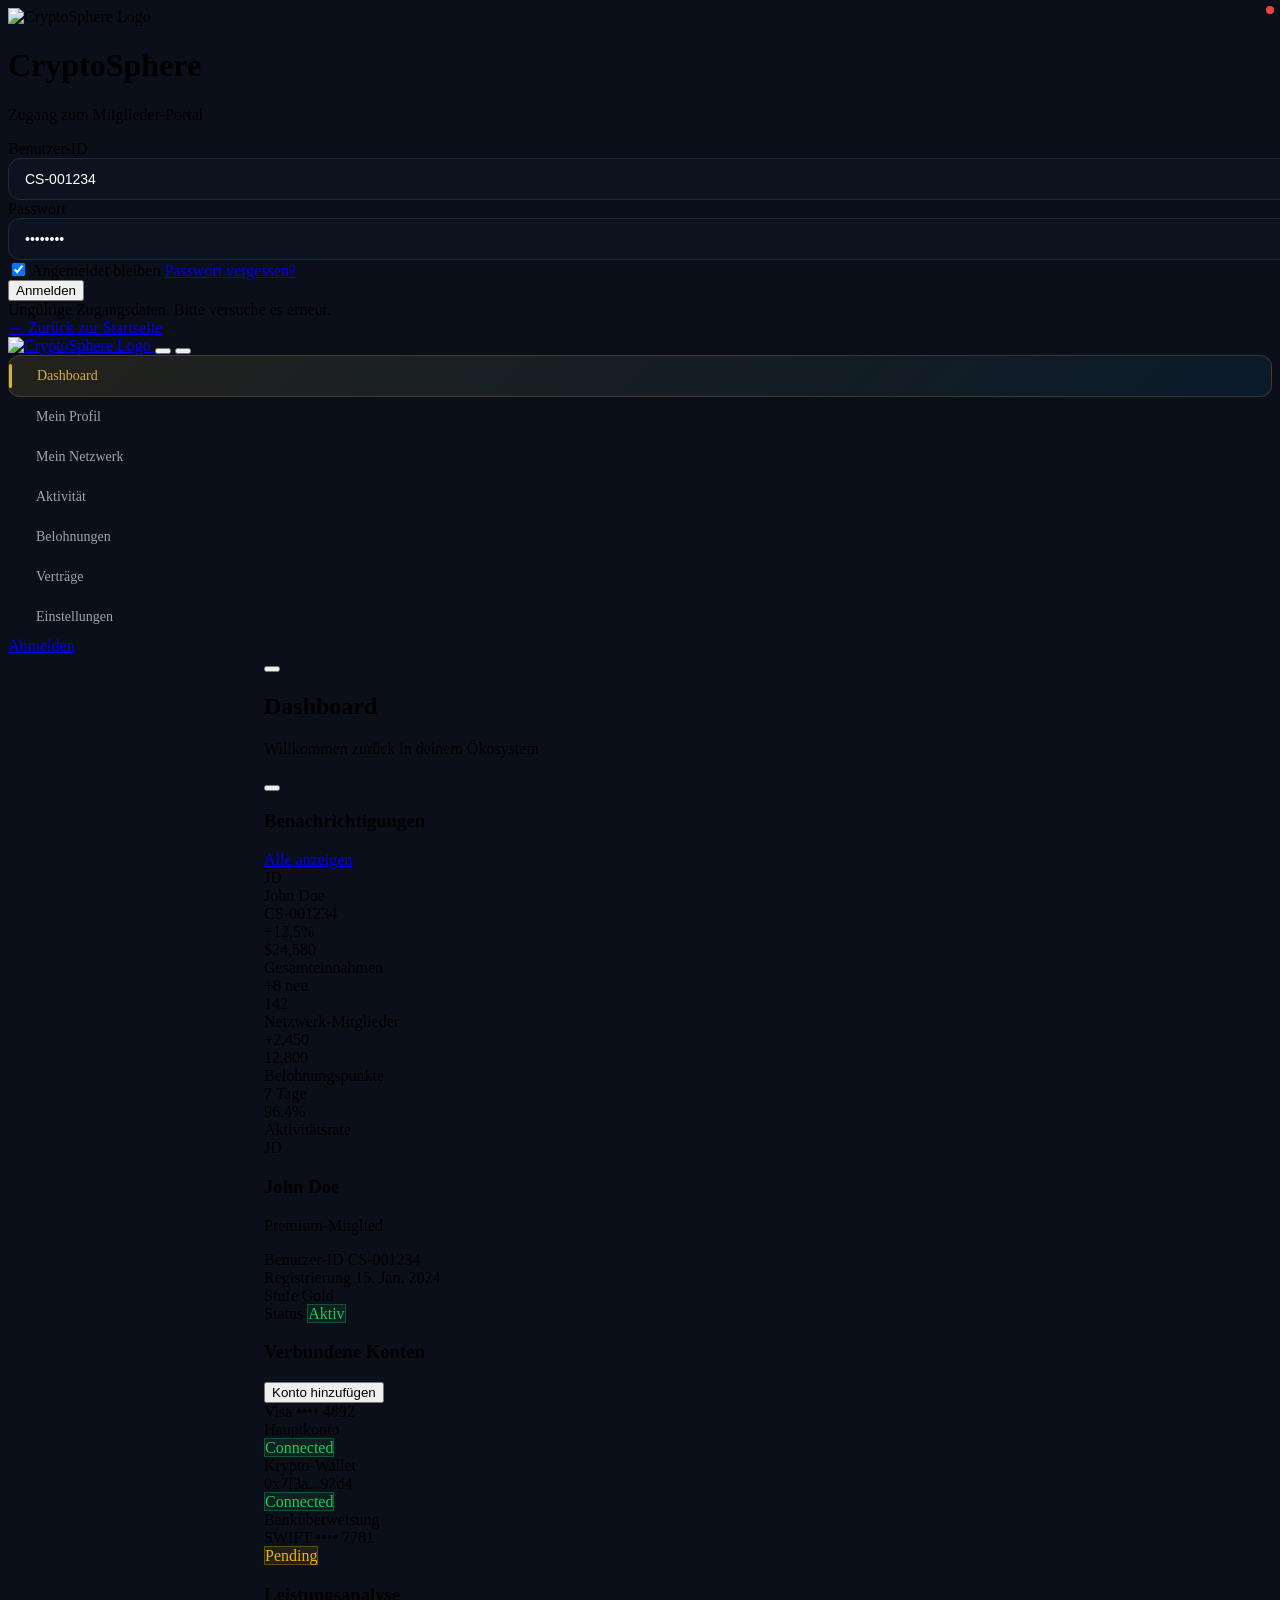
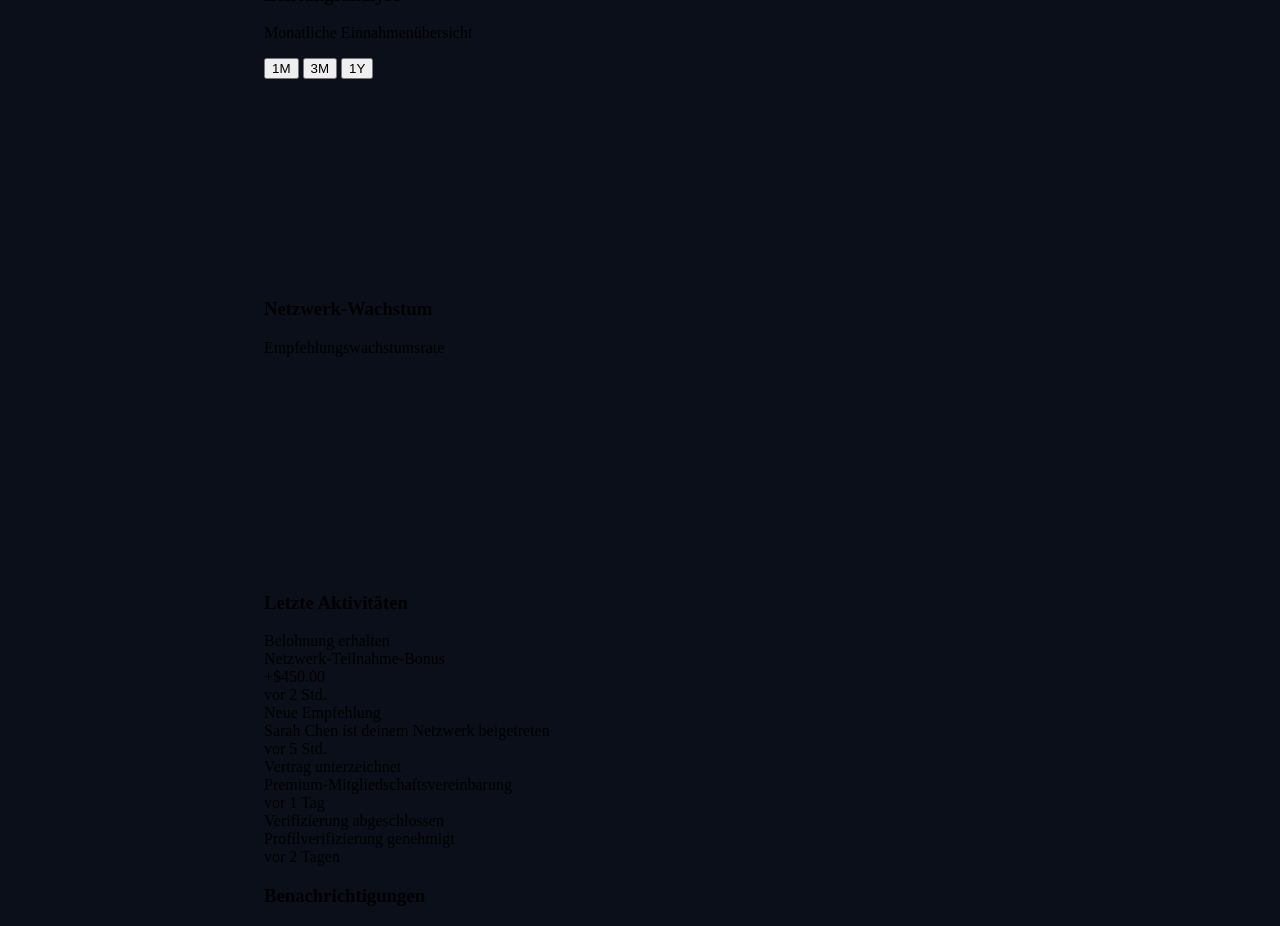
==== commit d1cd72bb: "Add files via upload" ====
--- a/member.html
+++ b/member.html
@@ -98,10 +98,16 @@
     <!-- Sidebar -->
     <aside id="sidebar" class="sidebar fixed top-0 left-0 h-screen w-64 bg-cs-dark border-r border-cs-border z-50 flex flex-col">
       <!-- Logo -->
-      <div class="p-6 border-b border-cs-border">
+      <div class="p-6 border-b border-cs-border flex items-center justify-between">
         <a href="index.html" class="flex items-center gap-2">
           <img src="https://huggingface.co/spaces/alinopeper007/deepsite-project-lu7bc/resolve/main/images/CryptoSphere.png" alt="CryptoSphere Logo" class="h-16 w-auto object-contain" />
         </a>
+        <button onclick="toggleSidebar()" class="lg:hidden p-2 text-gray-400 hover:text-white hover:bg-white/5 rounded-lg transition-all">
+          <i data-lucide="x" class="w-5 h-5"></i>
+        </button>
+        <button onclick="toggleSidebar()" class="hidden lg:block p-2 text-gray-400 hover:text-white hover:bg-white/5 rounded-lg transition-all">
+          <i data-lucide="chevrons-left" class="w-5 h-5"></i>
+        </button>
       </div>
 
       <!-- Navigation -->
@@ -138,7 +144,7 @@
 
       <!-- Footer -->
       <div class="p-4 border-t border-cs-border">
-        <a href="index.html" onclick="handleLogout()" class="flex items-center gap-3 px-4 py-3 rounded-xl text-gray-400 hover:text-red-400 hover:bg-red-500/5 transition-all cursor-pointer">
+        <a href="javascript:void(0)" onclick="handleLogout()" class="flex items-center gap-3 px-4 py-3 rounded-xl text-gray-400 hover:text-red-400 hover:bg-red-500/5 transition-all cursor-pointer">
           <i data-lucide="log-out" class="w-5 h-5"></i>
           <span class="text-sm font-medium">Abmelden</span>
         </a>
@@ -146,12 +152,12 @@
     </aside>
 
     <!-- Main Content -->
-    <div class="lg:ml-64">
+    <div id="mainContent" class="main-content">
       <!-- Top Bar -->
       <header class="sticky top-0 z-40 bg-cs-black/80 backdrop-blur-xl border-b border-cs-border">
         <div class="flex items-center justify-between px-4 sm:px-6 py-4">
           <div class="flex items-center gap-4">
-            <button onclick="toggleSidebar()" class="lg:hidden p-2 text-gray-400 hover:text-white">
+            <button onclick="toggleSidebar()" class="p-2 text-gray-400 hover:text-white">
               <i data-lucide="menu" class="w-6 h-6"></i>
             </button>
             <div>
--- a/style.css
+++ b/style.css
@@ -0,0 +1,410 @@
+/* ================================
+   CryptoSphere — Shared Styles
+   ================================ */
+
+/* Base */
+* {
+  -webkit-font-smoothing: antialiased;
+  -moz-osx-font-smoothing: grayscale;
+}
+
+body {
+  background-color: #0B0F1A;
+}
+
+/* Scrollbar */
+::-webkit-scrollbar {
+  width: 8px;
+  height: 8px;
+}
+::-webkit-scrollbar-track {
+  background: #0B0F1A;
+}
+::-webkit-scrollbar-thumb {
+  background: #1E2740;
+  border-radius: 4px;
+}
+::-webkit-scrollbar-thumb:hover {
+  background: #2A3656;
+}
+
+/* Selection */
+::selection {
+  background: rgba(212, 175, 55, 0.3);
+  color: #fff;
+}
+
+/* ================================
+   Inputs
+   ================================ */
+.cs-input {
+  width: 100%;
+  padding: 0.75rem 1rem;
+  background: rgba(15, 20, 36, 0.6);
+  border: 1px solid #1E2740;
+  border-radius: 0.75rem;
+  color: #fff;
+  font-size: 0.875rem;
+  transition: all 0.2s ease;
+  outline: none;
+}
+.cs-input::placeholder {
+  color: #4B5568;
+}
+.cs-input:focus {
+  border-color: #00AEEF;
+  box-shadow: 0 0 0 3px rgba(0, 174, 239, 0.1);
+}
+
+/* ================================
+   Glow Effects
+   ================================ */
+.glow-gold {
+  box-shadow: 0 0 20px rgba(212, 175, 55, 0.6), 0 0 40px rgba(212, 175, 55, 0.3);
+}
+.glow-blue {
+  box-shadow: 0 0 20px rgba(0, 174, 239, 0.6), 0 0 40px rgba(0, 174, 239, 0.3);
+}
+
+.bg-radial-glow {
+  background: radial-gradient(ellipse at center, rgba(0, 174, 239, 0.08) 0%, transparent 60%);
+}
+
+/* ================================
+   Card Glow
+   ================================ */
+.card-glow {
+  position: absolute;
+  inset: 0;
+  border-radius: 1rem;
+  opacity: 0;
+  transition: opacity 0.3s ease;
+  pointer-events: none;
+  background: linear-gradient(135deg, rgba(0, 174, 239, 0.15), transparent);
+  filter: blur(20px);
+}
+.step-card:hover .card-glow,
+.feature-card:hover .card-glow {
+  opacity: 1;
+}
+
+/* ================================
+   Animations
+   ================================ */
+@keyframes float {
+  0%, 100% { transform: translateY(0); }
+  50% { transform: translateY(-15px); }
+}
+.animate-float {
+  animation: float 4s ease-in-out infinite;
+}
+
+@keyframes pulse-slow {
+  0%, 100% { opacity: 0.2; }
+  50% { opacity: 0.5; }
+}
+.animate-pulse-slow {
+  animation: pulse-slow 4s ease-in-out infinite;
+}
+
+@keyframes spin-slow {
+  from { transform: rotate(0deg); }
+  to { transform: rotate(360deg); }
+}
+.animate-spin-slow {
+  animation: spin-slow 20s linear infinite;
+}
+
+@keyframes fadeInUp {
+  from {
+    opacity: 0;
+    transform: translateY(30px);
+  }
+  to {
+    opacity: 1;
+    transform: translateY(0);
+  }
+}
+.fade-in-up {
+  animation: fadeInUp 0.6s ease forwards;
+}
+
+@keyframes slideInLeft {
+  from {
+    opacity: 0;
+    transform: translateX(-30px);
+  }
+  to {
+    opacity: 1;
+    transform: translateX(0);
+  }
+}
+
+@keyframes slideInRight {
+  from {
+    opacity: 0;
+    transform: translateX(30px);
+  }
+  to {
+    opacity: 1;
+    transform: translateX(0);
+  }
+}
+
+@keyframes glow-pulse {
+  0%, 100% {
+    box-shadow: 0 0 20px rgba(0, 174, 239, 0.3);
+  }
+  50% {
+    box-shadow: 0 0 40px rgba(0, 174, 239, 0.6);
+  }
+}
+.animate-glow-pulse {
+  animation: glow-pulse 3s ease-in-out infinite;
+}
+
+/* ================================
+   Scroll Reveal
+   ================================ */
+.reveal {
+  opacity: 0;
+  transform: translateY(40px);
+  transition: opacity 0.7s ease, transform 0.7s ease;
+}
+.reveal.visible {
+  opacity: 1;
+  transform: translateY(0);
+}
+
+/* ================================
+   FAQ Accordion
+   ================================ */
+.faq-item.active {
+  border-color: rgba(0, 174, 239, 0.5);
+}
+.faq-item.active .faq-icon {
+  transform: rotate(180deg);
+  color: #00AEEF;
+}
+.faq-content {
+  transition: max-height 0.4s ease;
+}
+.faq-item.active .faq-content {
+  max-height: 300px;
+}
+
+/* ================================
+   Navbar scrolled state
+   ================================ */
+#navbar.scrolled {
+  background: rgba(11, 15, 26, 0.85);
+  backdrop-filter: blur(20px);
+  border-bottom: 1px solid #1E2740;
+}
+
+/* ================================
+   Member Dashboard / Admin shared
+   ================================ */
+.sidebar-link {
+  display: flex;
+  align-items: center;
+  gap: 0.75rem;
+  padding: 0.75rem 1rem;
+  border-radius: 0.75rem;
+  color: #9CA3AF;
+  font-size: 0.875rem;
+  font-weight: 500;
+  transition: all 0.2s ease;
+  cursor: pointer;
+  position: relative;
+}
+.sidebar-link:hover {
+  background: rgba(0, 174, 239, 0.08);
+  color: #fff;
+}
+.sidebar-link.active {
+  background: linear-gradient(135deg, rgba(212, 175, 55, 0.12), rgba(0, 174, 239, 0.08));
+  color: #D4AF37;
+  border: 1px solid rgba(212, 175, 55, 0.2);
+}
+.sidebar-link.active::before {
+  content: '';
+  position: absolute;
+  left: 0;
+  top: 50%;
+  transform: translateY(-50%);
+  width: 3px;
+  height: 60%;
+  background: #D4AF37;
+  border-radius: 2px;
+}
+
+/* Dashboard page transition */
+.page-content {
+  display: none;
+}
+.page-content.active {
+  display: block;
+  animation: fadeInUp 0.4s ease forwards;
+}
+
+/* Network node styling */
+.network-node {
+  cursor: pointer;
+  transition: all 0.3s ease;
+}
+
+/* Responsive sidebar */
+@media (max-width: 1023px) {
+  .sidebar {
+    position: fixed;
+    left: -100%;
+    top: 0;
+    height: 100vh;
+    z-index: 100;
+    transition: left 0.3s ease;
+  }
+  .sidebar.open {
+    left: 0;
+  }
+  .sidebar-overlay {
+    position: fixed;
+    inset: 0;
+    background: rgba(0, 0, 0, 0.6);
+    z-index: 99;
+    opacity: 0;
+    pointer-events: none;
+    transition: opacity 0.3s ease;
+  }
+  .sidebar-overlay.open {
+    opacity: 1;
+    pointer-events: auto;
+  }
+}
+
+/* Desktop collapsible sidebar */
+@media (min-width: 1024px) {
+  .sidebar {
+    transition: transform 0.3s ease;
+  }
+  .sidebar.desktop-collapsed {
+    transform: translateX(-100%);
+  }
+  .main-content {
+    margin-left: 16rem;
+    transition: margin-left 0.3s ease;
+  }
+  .main-content.expanded {
+    margin-left: 0;
+  }
+}
+
+/* Grid background pattern */
+.bg-grid {
+  background-image:
+    linear-gradient(rgba(30, 39, 64, 0.4) 1px, transparent 1px),
+    linear-gradient(90deg, rgba(30, 39, 64, 0.4) 1px, transparent 1px);
+  background-size: 50px 50px;
+}
+
+/* Gradient text */
+.gradient-text-gold {
+  background: linear-gradient(135deg, #D4AF37, #F0D060, #D4AF37);
+  -webkit-background-clip: text;
+  background-clip: text;
+  -webkit-text-fill-color: transparent;
+}
+
+.gradient-text-blue {
+  background: linear-gradient(135deg, #00AEEF, #50D4FF, #00AEEF);
+  -webkit-background-clip: text;
+  background-clip: text;
+  -webkit-text-fill-color: transparent;
+}
+
+/* Notification dot */
+.notification-dot {
+  position: absolute;
+  top: 4px;
+  right: 4px;
+  width: 8px;
+  height: 8px;
+  background: #ef4444;
+  border-radius: 50%;
+  border: 2px solid #0B0F1A;
+}
+
+/* Status badges */
+.status-active {
+  background: rgba(34, 197, 94, 0.1);
+  border: 1px solid rgba(34, 197, 94, 0.3);
+  color: #22c55e;
+}
+.status-pending {
+  background: rgba(234, 179, 8, 0.1);
+  border: 1px solid rgba(234, 179, 8, 0.3);
+  color: #eab308;
+}
+.status-inactive {
+  background: rgba(107, 114, 128, 0.1);
+  border: 1px solid rgba(107, 114, 128, 0.3);
+  color: #6b7280;
+}
+
+/* Glass effect */
+.glass {
+  background: rgba(17, 23, 43, 0.6);
+  backdrop-filter: blur(12px);
+  border: 1px solid rgba(30, 39, 64, 0.8);
+}
+
+/* Table styling */
+.cs-table {
+  width: 100%;
+  border-collapse: collapse;
+}
+.cs-table th {
+  text-align: left;
+  padding: 0.75rem 1rem;
+  font-size: 0.75rem;
+  font-weight: 600;
+  text-transform: uppercase;
+  letter-spacing: 0.05em;
+  color: #6b7280;
+  border-bottom: 1px solid #1E2740;
+}
+.cs-table td {
+  padding: 1rem;
+  font-size: 0.875rem;
+  border-bottom: 1px solid rgba(30, 39, 64, 0.5);
+}
+.cs-table tbody tr {
+  transition: background 0.2s ease;
+}
+.cs-table tbody tr:hover {
+  background: rgba(0, 174, 239, 0.04);
+}
+
+/* ================================
+   Subscribe Modal
+   ================================ */
+#subscribeModal.active {
+  animation: modalFadeIn 0.3s ease forwards;
+}
+#subscribeModal.active .subscribe-modal-content {
+  animation: modalSlideUp 0.4s ease forwards;
+}
+@keyframes modalFadeIn {
+  from { opacity: 0; }
+  to { opacity: 1; }
+}
+@keyframes modalSlideUp {
+  from {
+    opacity: 0;
+    transform: translateY(30px) scale(0.95);
+  }
+  to {
+    opacity: 1;
+    transform: translateY(0) scale(1);
+  }
+}
